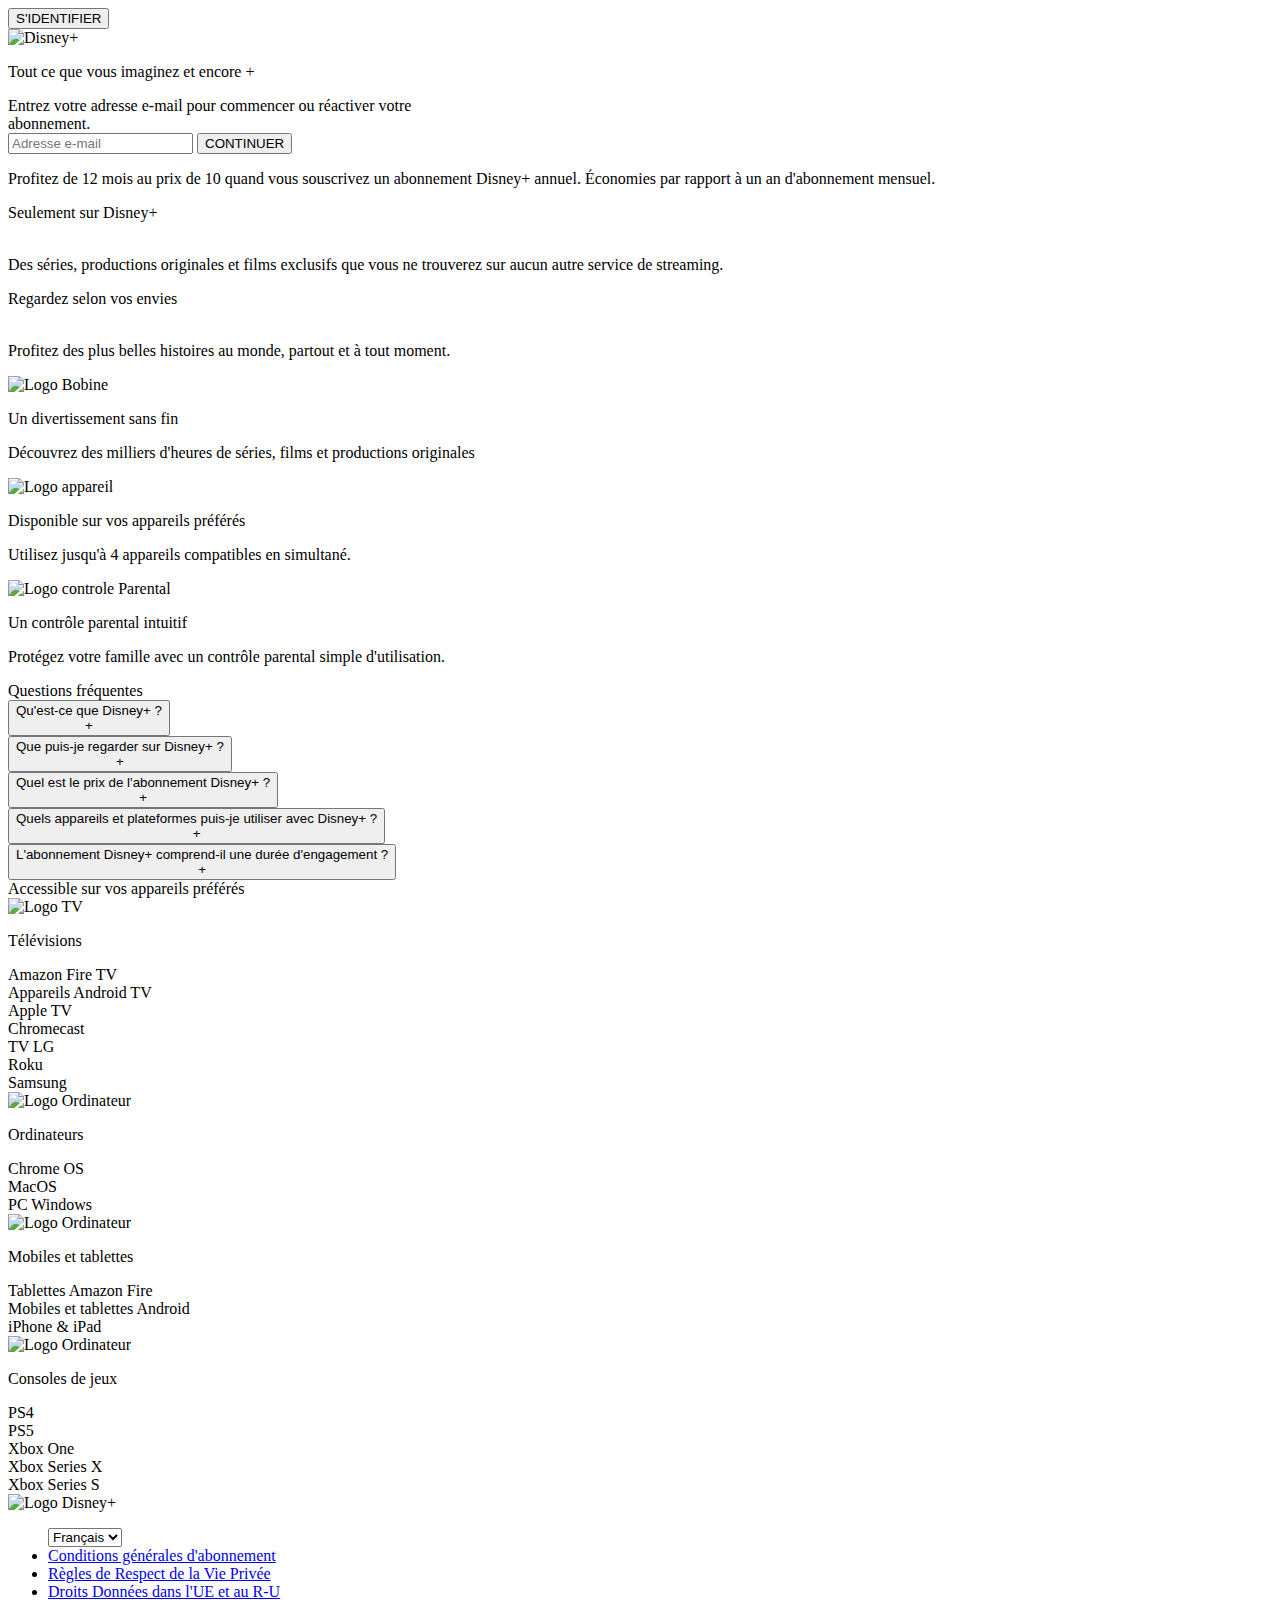
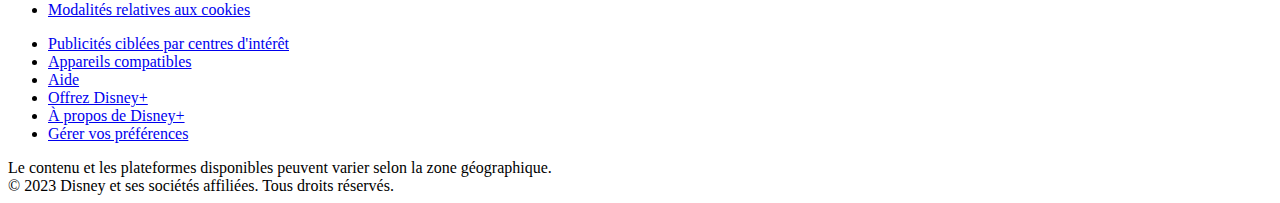
==== index.html @ cf748dd5 "Add files via upload" ====
<!DOCTYPE html>
<html lang="fr">
    <head>
        <meta http-equiv="X-UA-Compatible" content="IE-edge">
        <meta name="viewport" content="width=device-width, initial-scale=1.0">
        <link rel="stylesheet" href="./css/css-ordi.css">
		<link rel="stylesheet" href="./css/css-tablette.css">
		<link rel="stylesheet" href="./css/css.smartphone.css">
        <title>Disney+ | Films, séries, productions originales en streaming</title>
        <link rel="shortcut icon" href="https://static-assets.bamgrid.com/product/disneyplus/favicons/safari-pinned-tab.f78e1debd6a0496471c542612d2e4bc5.svg" />
    </head>

    <body>

        <header class="menu-nav"> <!-- En-tête de la navigation -->
            <nav class="pre-fixed">
                <button type="submit" id="login-button">S'IDENTIFIER</button> <!-- Bouton pour s'identifier -->
            </nav>
            <div class="acueille">
                <div> 
                    <img src="https://cnbl-cdn.bamgrid.com/assets/7ecc8bcb60ad77193058d63e321bd21cbac2fc67281dbd9927676ea4a4c83594/original" alt="Disney+" class="img-logo-disney"> <!-- Logo de Disney+ -->
                </div>
                <div class="contenaire1">
                    <p class="titre1">Tout ce que vous imaginez et encore +</p> <!-- Titre principal -->
                    <form class="e-mail" action="https://www.google.fr" method="get" target="_blank"> <!-- Formulaire pour entrer l'adresse e-mail -->
                        <div> 
                            <label class="description" for="id_email">Entrez votre adresse e-mail pour commencer ou réactiver votre <br> abonnement. <br> </label> <!-- Description pour entrer l'adresse e-mail -->
                            <div id="recherche-id"> 
                                <input type="email" id="email" placeholder="Adresse e-mail" size="20" required> <!-- Champ pour entrer l'adresse e-mail -->
                                <button type="submit" id="continue-button">CONTINUER</button> <!-- Bouton pour continuer -->
                            </div>
                            <p class="description">Profitez de 12 mois au prix de 10 quand vous souscrivez un abonnement Disney+ annuel. Économies par rapport à un an d'abonnement mensuel.</p> <!-- Description des économies -->
                        </div>
                    </form>
                </div>
                <div class="arrow-space">
                    <a href="#arrow">
                        <div class="fleche-bas"></div> <!-- Flèche bas pour faire défiler vers le bas -->
                    </a>
                </div>
            </div>
        </header>
        
        <main>
            <section class="exclu-disneyPlus" id="arrow"> <!-- Section exclusive de Disney+ -->
                <div class="margin" id="exclu">
                    <div>
                        <span class="titre1">Seulement sur Disney+</span> <!-- Titre exclusif -->
                        <br><br>
                        <p class="description">Des séries, productions originales et films exclusifs que vous ne trouverez sur aucun autre service de streaming.</p> <!-- Description des contenus exclusifs -->
                    </div>
                </div>
            </section>
            <section class="watch"> <!-- Section de visionnage -->
                <div class="watch-texte">
                    <span class="titre1">Regardez selon vos envies</span> <!-- Titre de la section de visionnage -->
                    <br><br>
                    <p class="description">Profitez des plus belles histoires au monde, partout et à tout moment.</p> <!-- Description du visionnage des histoires -->
                </div>
                <div class="watch-bg"></div>
            </section>


            <section class="contenu-site"> <!-- Section du contenu du site -->
                <div class="liste-contenu">
                    <div class="contenu-objet">
                        <img src="https://cnbl-cdn.bamgrid.com/assets/f496c4734732c167a1643eaa214dbdd3a9124a04a66c4f78f83435fd80a13534/original" alt="Logo Bobine"> <!-- Logo de la bobine -->
                        <p class="contenu-titre">Un divertissement sans fin</p> <!-- Titre du contenu -->
                        <p class="contenu-texte">Découvrez des milliers d'heures de séries, films et productions originales</p> <!-- Description du contenu -->
                    </div>

                    <div class="contenu-objet">
                        <img src="https://cnbl-cdn.bamgrid.com/assets/bb4f144134120dc90d8a6023a34450e93d4877ea380bd5e8243f49affa022186/original" alt="Logo appareil"> <!-- Logo de l'appareil -->
                        <p class="contenu-titre">Disponible sur vos appareils préférés</p> <!-- Titre du contenu -->
                        <p class="contenu-texte">Utilisez jusqu'à 4 appareils compatibles en simultané.</p> <!-- Description du contenu -->
                    </div>
            
                    <div class="contenu-objet">
                        <img src="https://cnbl-cdn.bamgrid.com/assets/6876a3855aaa6da0c58b19d95989cec2342f3fe6e079a583456d19539d74bbfb/original" alt="Logo controle Parental"> <!-- Logo de contrôle parental -->
                        <p class="contenu-titre">Un contrôle parental intuitif</p> <!-- Titre du contenu -->
                        <p class="contenu-texte">Protégez votre famille avec un contrôle parental simple d'utilisation.</p> <!-- Description du contenu -->
                    </div>
                </div>
            </section>

 
            <section class="faq">
                <div>
                  <span class="titre-faq">Questions fréquentes</span>
                  <div class="contenaire">
                    <!-- Bouton pour la question "Qu'est-ce que Disney+ ?" -->
                    <button class="contenu" id="bouton">
                      <span class="titre">Qu'est-ce que Disney+ ?</span>
                      <div class="icone">
                        <span class="bar-plus" id="bar-plus">+</span>
                        <span class="bar-moins" style="display:none;" id="bar-moins">-</span>
                      </div>
                    </button>
                    <!-- Contenu de la réponse à la question "Qu'est-ce que Disney+ ?" -->
                    <div class="texte" id="texte" style="display: none;">
                      <ul>
                        <li>
                          <p>
                            Disney+ est la destination des univers Disney, Pixar, Marvel, Star Wars, National Geographic, Star et encore +.
                            <br>
                            <br>
                            Un abonnement à Disney+, c'est tout ce que vous imaginez et encore + :
                          </p>
                        </li>
                        <li>Retrouvez toutes les productions originales ainsi que les films, séries et courts-métrages issus des mondes Disney, Pixar, Marvel, Star Wars, National Geographic, Star* et encore +.</li>
                        <li>Téléchargez autant de films et séries que vous souhaitez sur jusqu'à 10 appareils.</li>
                        <li>Accédez à des films et séries en 4K UHD avec Dolby Vision et Dolby Atmos sur les appareils compatibles sans frais supplémentaires.</li>
                        <li>Utilisez le contrôle parental pour sécuriser l'accès aux contenus Disney+ ainsi que le profil Enfants pour les plus jeunes.</li>
                        <li>Regardez vos contenus préférés sur 4 appareils en simultané.</li>
                        <li>Découvrez GroupWatch, qui vous permettra de regarder à distance n'importe quel film ou série avec votre famille et vos proches via l'application Disney+.</li>
                      </ul>
                    </div>
                  </div>
                  <div class="contenaire">
                    <!-- Bouton pour la question "Que puis-je regarder sur Disney+ ?" -->
                    <button class="contenu" id="bouton2">
                      <span class="titre">Que puis-je regarder sur Disney+ ?</span>
                      <div class="icone">
                        <span class="bar-plus" id="bar-plus">+</span>
                        <span class="bar-moins" style="display:none;" id="bar-moins">-</span>
                      </div>
                    </button>
                    <!-- Contenu de la réponse à la question "Que puis-je regarder sur Disney+ ?" -->
                    <div class="texte" id="texte2" style="display: none;">
                            <ul>
                                <li>Disney+ est la destination des univers Disney, Pixar, Marvel, Star Wars, National Geographic, Star et encore +.</li>
                                <br>
                                <li>
                                    <p>Accédez aux plus beaux classiques et aux plus grandes sagas des studios Disney, de <i>Pinocchio</i> aux <i>Pirates des Caraïbes</i>.</p>
                                </li>
                                <li> <p>Découvrez des histoires émouvantes pour tous les âges, créées par les génies des studios Pixar, comme l'incontournable aventure italienne <i>Luca</i>  ou l'entrée dans l'adolescence de Mei Lee avec <i>Alerte rouge</i>.</p></li>
                                <li> <p>Vivez comme jamais l'histoire en constante évolution de l'Univers Cinématographique Marvel avec des séries exclusives des Studios Marvel comme <i>WandaVision, Falcon et le Soldat de l'Hiver, Loki</i>  ou bien encore <i>Moon Knight.</i> </p></li>
                                <li><p>Revivez l'épopée de la saga <i>Skywalker</i> ou regardez en streaming les dernières séries live-action Star Wars, comme <i>The Mandalorian</i> ou <i>Obi-Wan Kenobi</i>.</p></li>
							<li><p>Ouvrez les yeux sur la richesse de notre planète grâce aux intrépides explorateurs de National Geographic et à leurs documentaires passionnants.</p></li>
							<li><p>Avec Star, retrouvez enfin des séries dont tout le monde parle, comme <i>Dopesick, Les Kardashian, Desperate Housewives, Malcolm, Les Simpson </i> ou l'intégrale de la série <i>Futurama</i>, imaginée par les mêmes créateurs.</p></li>
                            </ul>
                        </div>
                    </div>
                    <div class="contenaire">
                        <!-- Bouton pour afficher/masquer le contenu -->
						<button class="contenu" id="bouton3">
                            <span class="titre">Quel est le prix de l'abonnement Disney+ ?</span>
                            <div class="icone">
								<span class=" bar-plus">+</span>
								<span class=" bar-moins"style="display:none;">-</span>
							</div>
                        </button>
                        <div class="texte" id="texte3" style="display: none;">  <!-- Contenu associé au bouton -->

                            <ul>
                                <li>Disney+ est disponible pour 8,99 € par mois. Vous pouvez aussi économiser plus de 15 %* en vous abonnant pour 12 mois au prix de 89,90 €.</li>
                                <br>
                                <li>Vous pouvez également offrir un an de Disney+ à un ami ou un membre de votre famille en cliquant <a href="#">ici</a>.</li>
                                <br>
                                <li>* Voir conditions d'abonnement. Comparatif entre 12 mois d'abonnement mensuel et l'abonnement annuel.</li>
                            </ul>
                        </div>
                    </div>
                    <div class="contenaire">
						<button class="contenu" id="bouton4">  <!-- Bouton pour afficher/masquer le contenu -->
                            <span class="titre">Quels appareils et plateformes puis-je utiliser avec Disney+ ?</span>
							<div class="icone">
								<span class=" bar-plus">+</span>
								<span class=" bar-moins"style="display:none;">-</span>
							</div>
						</button>
                        <div class="texte" id="texte4" style="display: none;">  <!-- Contenu associé au bouton -->

                            <ul>
                                <li>Disney+ est accessible sur mobiles, navigateurs Web, consoles de jeux, décodeurs TV et TV connectées. Cliquez <a href="#">ici</a> pour retrouver la liste complète des appareils compatibles.</li>
                            </ul>
                        </div>
                    </div>
					<div class="contenaire">
						<button class="contenu" id="bouton5"><!-- Bouton pour afficher/masquer le contenu -->
                            <span class="titre">L'abonnement Disney+ comprend-il une durée d'engagement ?</span>
							<div class="icone">
								<span class=" bar-plus">+</span>
								<span class=" bar-moins"style="display:none;">-</span>
							</div>
						</button>
                        <div class="texte" id="texte5" style="display: none;">  <!-- Contenu associé au bouton -->

                            <ol>
								<li>     1. Identifiez-vous sur www.DisneyPlus.com</li>
                                <li>     2. Sélectionnez votre profil</li>
                                <li>     3. Sélectionnez Compte</li>
                                <li>     4. Sélectionnez votre abonnement</li>
                                <li>     5. Sélectionnez Résilier l'abonnement</li>
                                <li>     6. Sélectionnez Continuer pour résilier</li>
                                <br>
                                <li>Pour plus d'informations, cliquez <a href="#">ici</a>.</li>
                            </ol>
                        </div>
                    </div>




                </div>
            </section>
            <section class="appareil-compatible"> 

                <span class="titre-faq">Accessible sur vos appareils préférés</span>

                <div class="appareil-compatible-contenu">

                    <div class="appareils"> <!-- Télévisions -->
                        <img src="https://cnbl-cdn.bamgrid.com/assets/00fb59319fa715222100d8a84d11bc7e23a42970b4f413c9e85166d0cfba9346/original" alt="Logo TV">
                        <p class="contenu-titre">Télévisions</p>

                        <span class="contenu-texte">Amazon Fire TV</span>
                        <br>
                        <span class="contenu-texte">Appareils Android TV</span>
                        <br>
                        <span class="contenu-texte">Apple TV</span>
                        <br>
                        <span class="contenu-texte">Chromecast</span>
                        <br>
                        <span class="contenu-texte">TV LG</span>
                        <br>
                        <span class="contenu-texte">Roku</span>
                        <br>
                        <span class="contenu-texte">Samsung</span>
                    </div>

                    <div class="appareils"> <!-- Ordinateurs -->
                        <img src="https://cnbl-cdn.bamgrid.com/assets/00fb59319fa715222100d8a84d11bc7e23a42970b4f413c9e85166d0cfba9346/original" alt="Logo Ordinateur">
                        <p class="contenu-titre">Ordinateurs</p>

                        <span class="contenu-texte">Chrome OS</span>
                        <br>
                        <span class="contenu-texte">MacOS</span>
                        <br>
                        <span class="contenu-texte">PC Windows</span>
                    </div>

                    <div class="appareils"> <!-- Mobiles et tablettes -->
                        <img src="https://cnbl-cdn.bamgrid.com/assets/66475056e769443ef9a491a48dfa44059c8964890ae9ef7c4f69f322693c59d8/original" alt="Logo Ordinateur">
                        <p class="contenu-titre">Mobiles et tablettes</p>

                        <span class="contenu-texte">Tablettes Amazon Fire</span>
                        <br>
                        <span class="contenu-texte">Mobiles et tablettes Android</span>
                        <br>
                        <span class="contenu-texte">iPhone & iPad</span>
                    </div>

                    <div class="appareils"> <!-- Consoles de jeux -->
                        <img src="https://cnbl-cdn.bamgrid.com/assets/51b639d2ebe97ee175975c29d42a90b0e043713856db8e5d6d9fb87b2b3a48c0/original" alt="Logo Ordinateur">
                        <p class="contenu-titre">Consoles de jeux</p>

                        <span class="contenu-texte">PS4</span>
                        <br>
                        <span class="contenu-texte">PS5</span>
                        <br>
                        <span class="contenu-texte">Xbox One</span>
                        <br>
                        <span class="contenu-texte">Xbox Series X</span>
                        <br>
                        <span class="contenu-texte">Xbox Series S</span>
                    </div>
                </div>
            </section> 
		
		</main>
        <footer>

            <!-- Logo Disney+ -->
            <img src="https://cnbl-cdn.bamgrid.com/assets/7ecc8bcb60ad77193058d63e321bd21cbac2fc67281dbd9927676ea4a4c83594/original" alt="Logo Disney+">
        
            <div>
                <ul>    
                    <!-- Sélection de la langue -->
                    <select name="language" id="language">
                        <option value="french">Français</option>
                        <option value="./index-en.html">English</option> 
                    </select>
        
                    <!-- Liens des conditions générales d'abonnement -->
                    <li class="liste-footer"><a href="#">Conditions générales d'abonnement</a></li>
        
                    <!-- Liens des règles de respect de la vie privée -->
                    <li class="liste-footer"><a href="#">Règles de Respect de la Vie Privée</a></li>
        
                    <!-- Liens des droits de données dans l'UE et au R-U -->
                    <li class="liste-footer"><a href="#">Droits Données dans l'UE et au R-U</a></li>
        
                    <!-- Liens des modalités relatives aux cookies -->
                    <li class="liste-footer"><a href="#">Modalités relatives aux cookies</a></li>
                </ul>
            </div>
        
            <div>
                <ul>
                    <!-- Liens des publicités ciblées par centres d'intérêt -->
                    <li class="liste-footer"><a href="#">Publicités ciblées par centres d'intérêt</a></li>
        
                    <!-- Liens des appareils compatibles -->
                    <li class="liste-footer"><a href="#">Appareils compatibles</a></li>
        
                    <!-- Liens d'aide -->
                    <li class="liste-footer"><a href="#">Aide</a></li>
        
                    <!-- Lien pour offrir Disney+ -->
                    <li class="footer-text"><a href="#">Offrez Disney+</a></li>
        
                    <!-- Liens À propos de Disney+ -->
                    <li class="liste-footer"><a href="#">À propos de Disney+</a></li>
        
                    <!-- Liens pour gérer les préférences -->
                    <li class="liste-footer"><a href="#">Gérer vos préférences</a></li>
                </ul>
            </div>
        
            <!-- Mention sur la variation du contenu et des plateformes selon la zone géographique -->
            <span class="liste-footer">Le contenu et les plateformes disponibles peuvent varier selon la zone géographique.</span>
            <br>
        
            <!-- Mention des droits d'auteur -->
            <span class="liste-footer">© 2023 Disney et ses sociétés affiliées. Tous droits réservés.</span>
        
        </footer>
        
		<script src="./js/script.js"></script>
    </body>

</html>
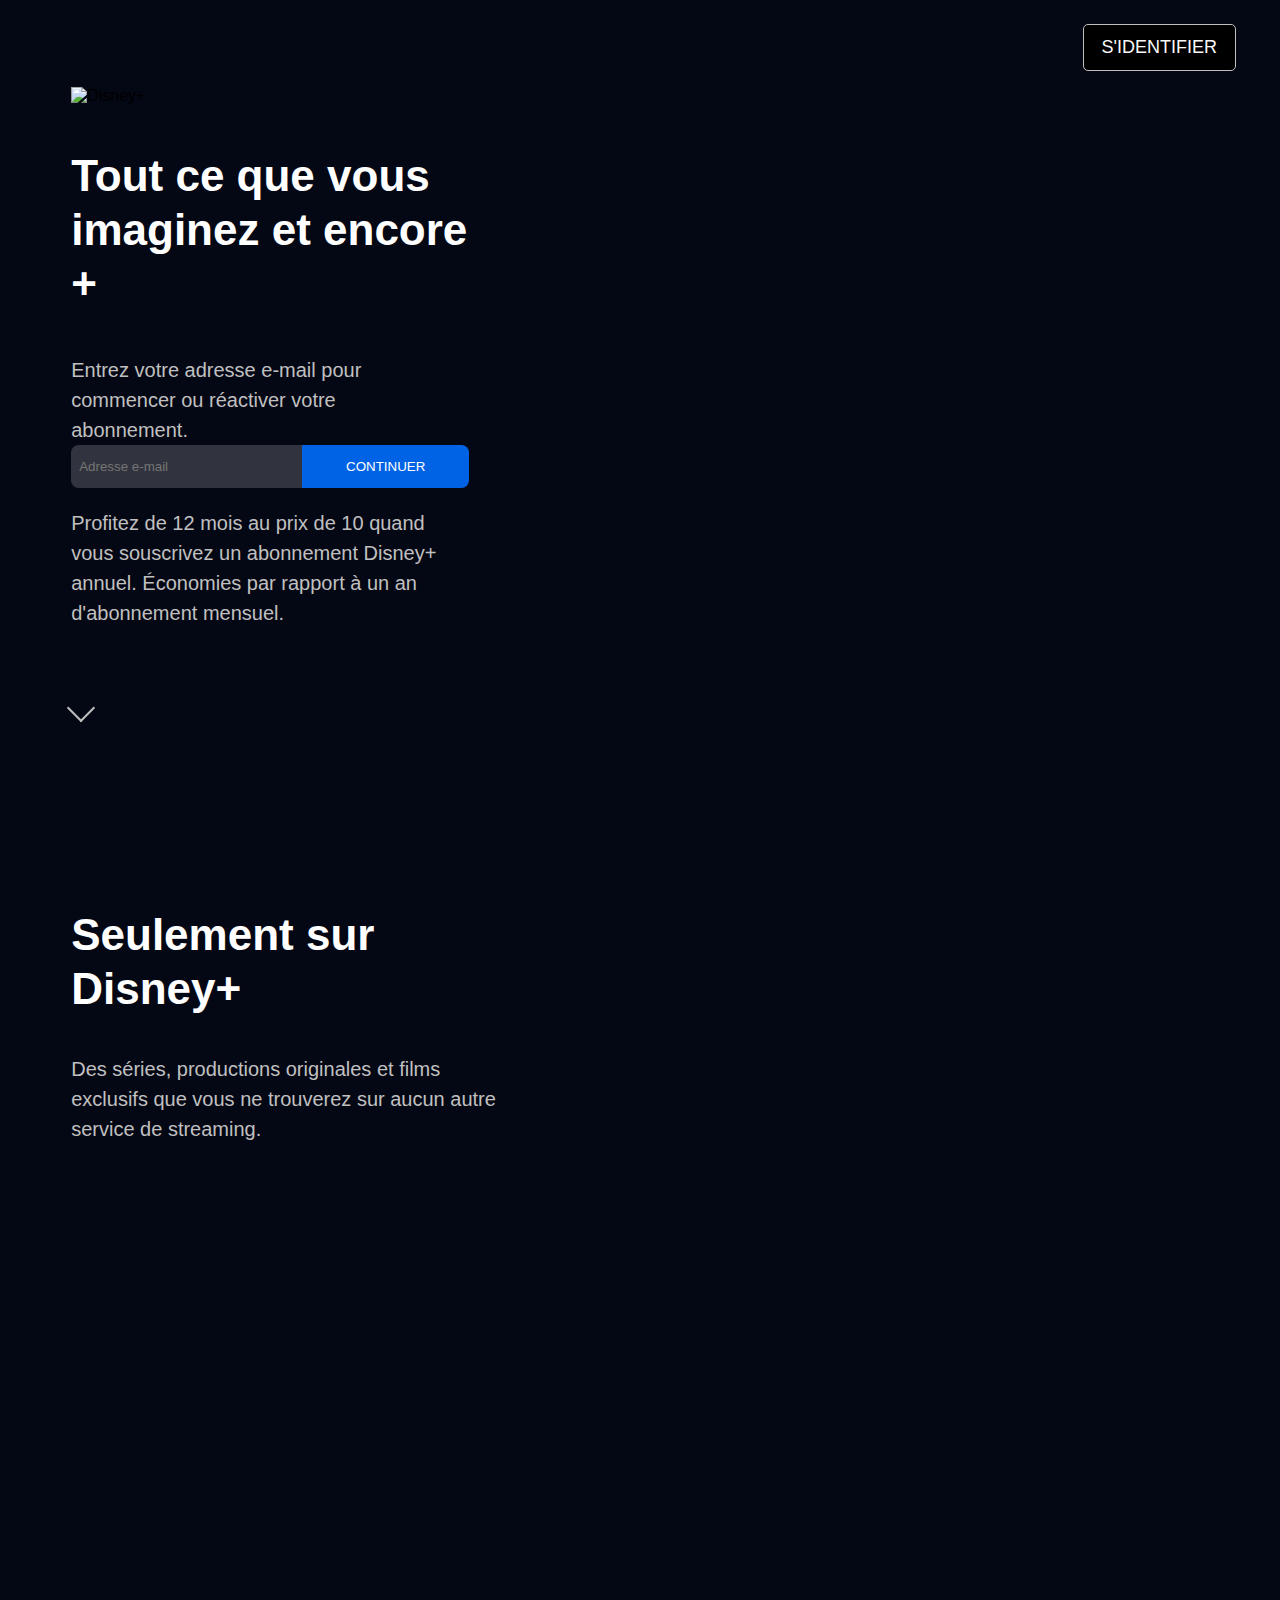
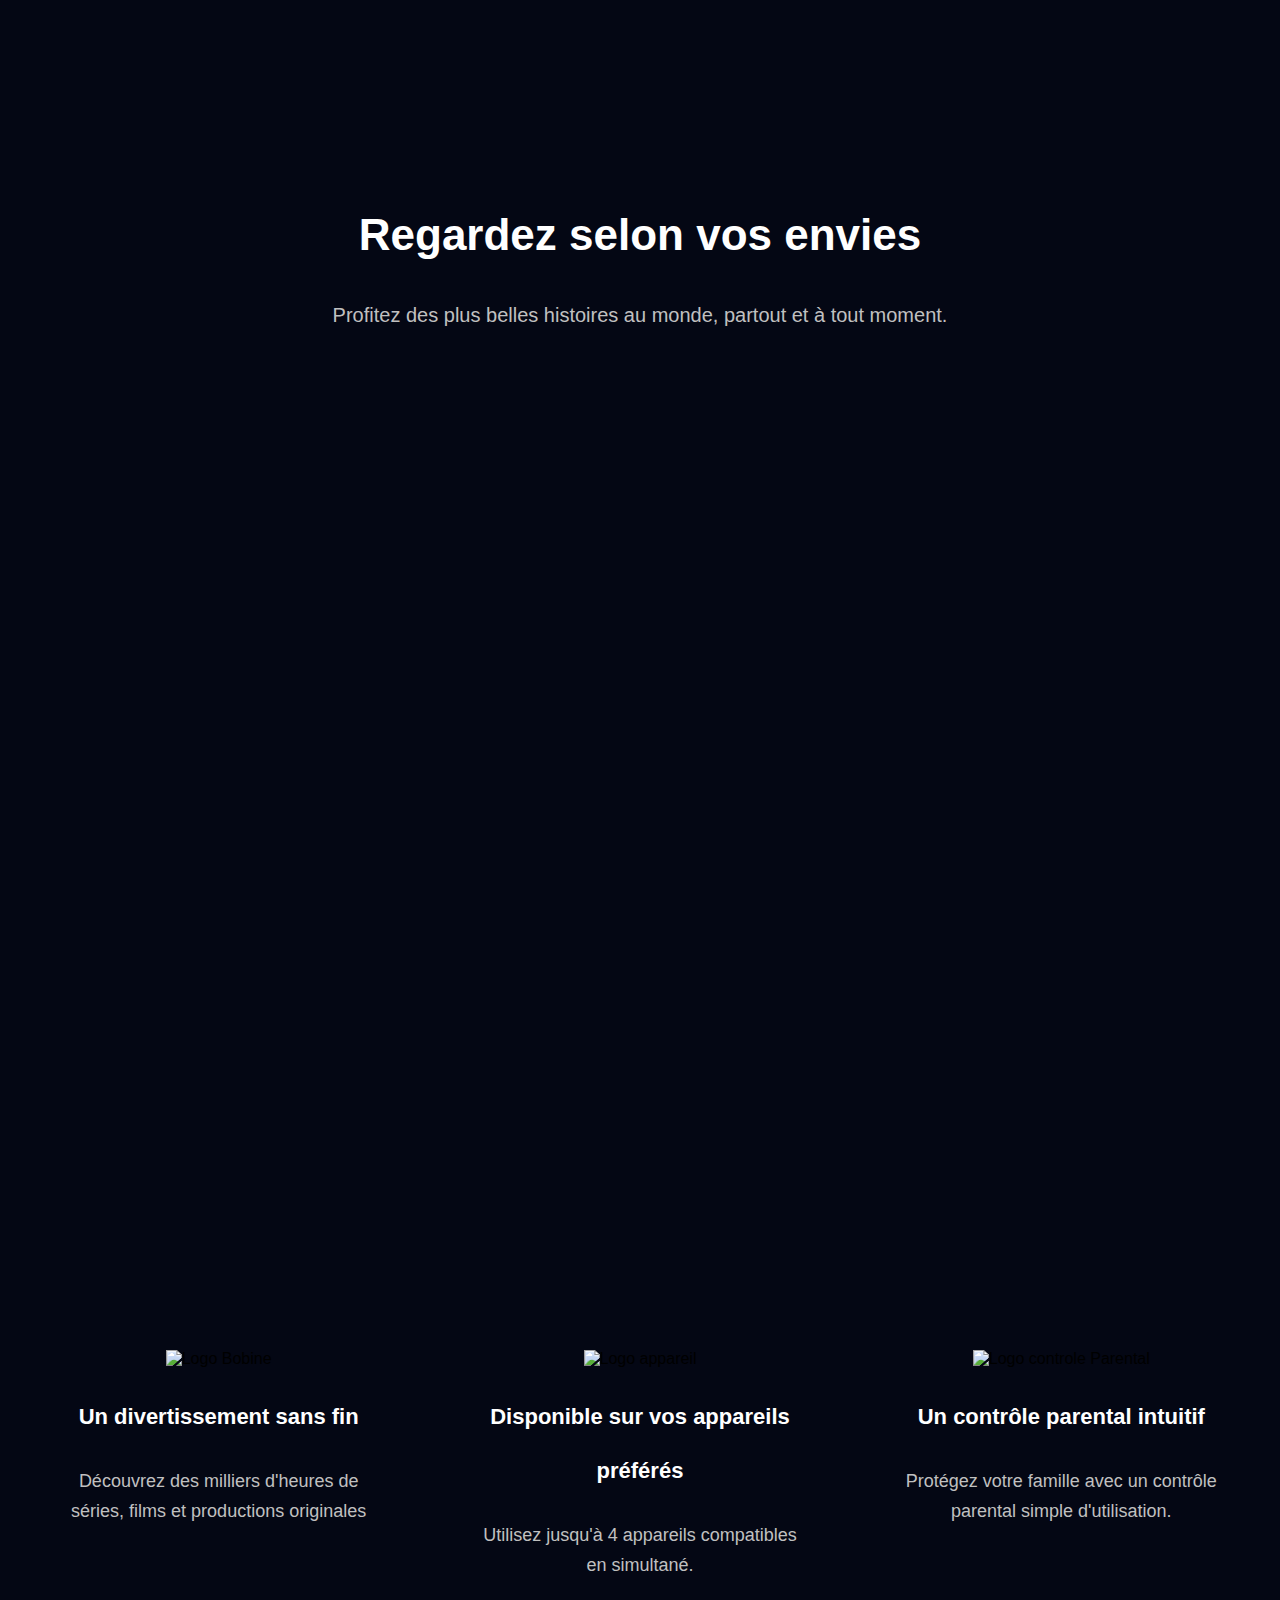
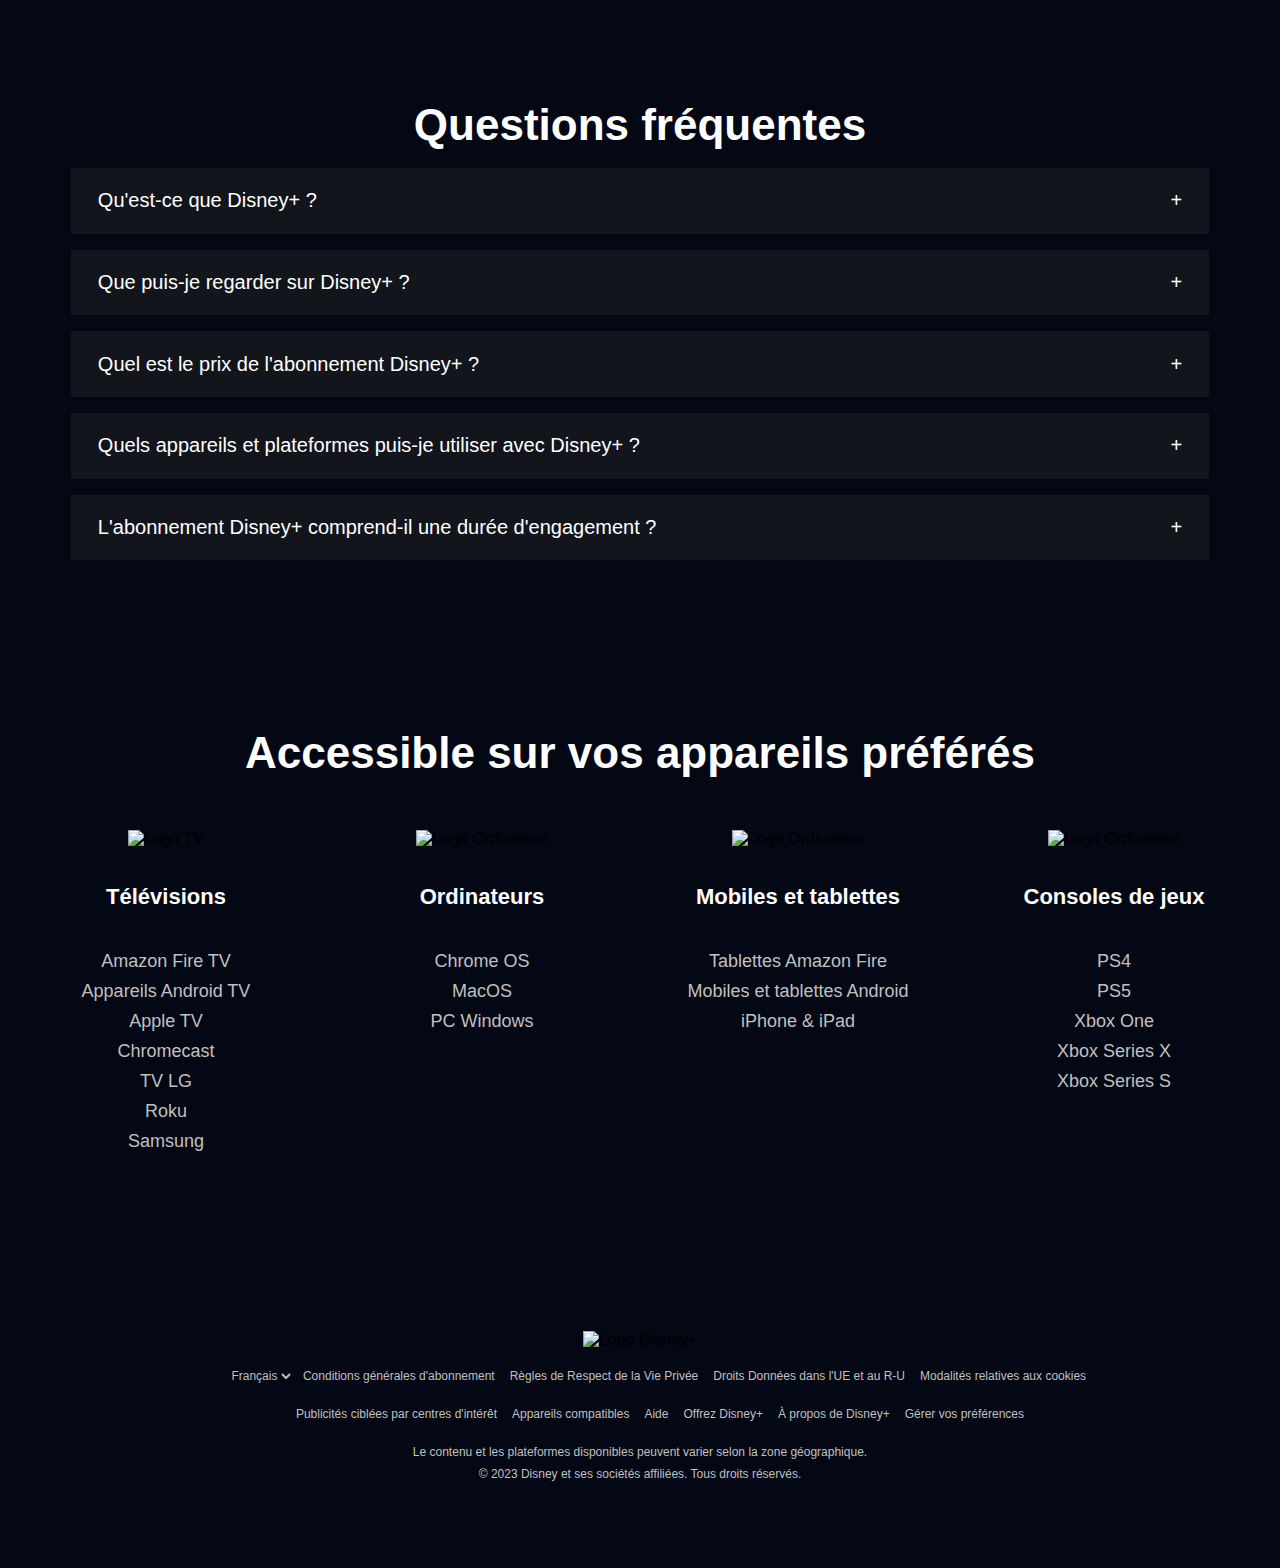
==== commit 3ee786f5: "Update index.html" ====
--- a/index.html
+++ b/index.html
@@ -4,9 +4,9 @@
     <head>
         <meta http-equiv="X-UA-Compatible" content="IE-edge">
         <meta name="viewport" content="width=device-width, initial-scale=1.0">
-        <link rel="stylesheet" href="./css/css-ordi.css">
-		<link rel="stylesheet" href="./css/css-tablette.css">
-		<link rel="stylesheet" href="./css/css.smartphone.css">
+        <link rel="stylesheet" href="./css-ordi.css">
+		<link rel="stylesheet" href="./css-tablette.css">
+		<link rel="stylesheet" href="./css.smartphone.css">
         <title>Disney+ | Films, séries, productions originales en streaming</title>
         <link rel="shortcut icon" href="https://static-assets.bamgrid.com/product/disneyplus/favicons/safari-pinned-tab.f78e1debd6a0496471c542612d2e4bc5.svg" />
     </head>
@@ -328,7 +328,7 @@
         
         </footer>
         
-		<script src="./js/script.js"></script>
+		<script src="./script.js"></script>
     </body>
 
-</html>+</html>
--- a/css-ordi.css
+++ b/css-ordi.css
@@ -0,0 +1,398 @@
+body {
+    font-family: Avenir, sans-serif;
+    background-color: #040714;
+}
+
+
+
+
+.menu-nav {
+    height: 100vh;
+    background-image: url('https://cnbl-cdn.bamgrid.com/assets/19b27e236d4dea660d96b0f6f96d2ef6b2f4bf7225b00748d99d60cfdc3a137d/original');
+    background-repeat: no-repeat;
+    background-size: cover;
+}
+
+
+
+.pre-fixed {
+    display: flex;
+    justify-content: flex-end;
+    padding: 16px 36px 0 0;
+}
+
+#login-button {
+    position: fixed;
+    color: #F9F9F9;
+    background-color: black;
+    border: 1px solid silver;
+    border-radius: 5px;
+    padding: 12px 18px 12px 18px;
+    font-size: 18px;
+    text-decoration: none;
+
+}
+
+#login-button:hover {
+    color: black;
+    background-color: #F9F9F9;
+    border: 1px solid silver;
+    cursor: pointer;
+}
+
+.contenaire1{
+    width: 35%;
+    text-align: left;
+}
+
+.acueille{
+    margin: 5%;
+}
+.img-logo-disney {
+    width: 180px;
+    height: 97.95px;
+}
+
+.margin{
+    width: 35%;
+    text-align: left;
+    margin-left: 5%;
+}
+.titre1 {
+    color: white;
+    font-weight: bold;
+    font-size: 44px;
+    line-height: 54px;
+    letter-spacing: normal;
+}
+
+.description {
+    color: #C0C0C0;
+    font-size: 20px;
+    line-height: 30px;
+}
+
+#recherche-id {
+    display: flex;
+    width: 100%;
+}
+
+#email {
+    color: #7E8084;
+    background-color: #31343E;
+    border: 0 solid #31343E;
+    border-radius: 7.5px 0 0 7.5px;
+    padding: 14px 0 14px 8px;
+    width: 100%;
+}
+
+#continue-button {
+    color: white;
+    background-color: #0063E5;
+    padding: 14px 44px 14px 44px;
+    border: 0 solid #0063E5;
+    border-radius: 0 7.5px 7.5px 0;
+}
+
+#continue-button:hover {
+    cursor: pointer;
+}
+
+main {
+    margin: 0;
+    padding: 0;
+}
+
+
+.arrow-space {
+    padding-top: 50px;
+}
+
+.fleche-bas{
+    width: 20px;
+    height: 20px;
+
+
+    border-style: solid;
+    border-color: silver;
+    border-width: 0px 2px 2px 0px;
+
+    box-sizing: border-box;
+
+    transform: rotate(45deg);
+    transition: border-width 150ms ease-in-out;
+
+    animation: bounce 2s ease infinite;
+}
+
+
+@keyframes bounce {
+    0%, 20%, 50%, 80%, 100% {
+        /* transform: translateY(0); */
+        margin-top: 0px;
+    }
+    40% {
+        /* transform: translateY(-30px); */
+        margin-top: 20px;
+    }
+    60% {
+        /* transform: translateY(-15px); */
+        margin-top: 10px;
+    }
+}
+
+.fleche-bas:hover {
+    border-color: white;
+    cursor: pointer;
+}
+
+
+
+
+.exclu-disneyPlus {
+    height: 100vh;
+    background-image: url('https://cnbl-cdn.bamgrid.com/assets/f9e71a20abb4b2a8ec3c221ba604e58aeee68385b55ee30f561c01988c4e049e/original');
+    background-repeat: no-repeat;
+    background-size: cover;
+}
+
+
+
+
+#zone-01-space {
+    position: absolute;
+    padding-top: 15%;
+}
+
+
+
+.watch-texte {
+    background-color: #040714;
+    text-align: center;
+}
+
+
+.watch-bg {
+    height: 100vh;
+    background-image: url('https://cnbl-cdn.bamgrid.com/assets/885689243c77916a55474ca8a0a9e7b7ff32d0107cef24da807f55bd8968689d/original');
+    background-repeat: no-repeat;
+    background-size: cover;
+}
+
+
+
+.contenu-site{
+    background-color: #040714;
+    padding: 100px 0 100px 0;
+    display: block;
+}
+
+.liste-contenu {
+    display: flex;
+    justify-content: space-around;
+}
+
+.contenu-objet {
+    text-align: center;
+    justify-content: space-around;
+    width: 25%;
+}
+
+.contenu-objet img {
+    width: 70%;
+}
+
+.contenu-titre {
+    color: white;
+    font-weight: bold;
+    font-size: 22px;
+    line-height: 54px;
+    letter-spacing: normal;
+}
+
+.contenu-texte {
+    color: #C0C0C0;
+
+    font-size: 18px;
+    line-height: 30px;
+}
+
+
+.zone-04 {
+    background: #040714;
+    text-align: center;
+}
+
+.titre-faq {
+    display: flex;
+    justify-content: center;
+    color: white;
+    font-weight: bold;
+    font-size: 44px;
+    line-height: 54px;
+    letter-spacing: normal;
+}
+
+.contenaire {
+	max-width: 90%;
+	margin: 0 auto;
+	width: 100%;
+	margin-top: 1rem;
+	margin-bottom: 3rem;
+	font-size: 20px ;
+	margin-bottom: 10px;
+	background-color: rgb(19, 21, 29);
+
+}
+
+.contenu {
+	border-style:none;
+	display: flex;
+	justify-content: space-between;
+	align-items: center;
+	background-color: var(--seconday-bg-color);
+	padding: 1.6em 2em;
+	margin-bottom: 1rem;
+	cursor: pointer;
+	width: 100%;
+	text-align: left; 
+}
+
+.titre , .icone{
+	color: white;
+	font-size: 20px;
+}
+
+.texte {
+    padding: 20px;
+    display: block;
+    width: 80%;
+    border: none;
+    outline: none;
+    font-size: 20px;
+    display: flex;
+    justify-content: space-between;
+    align-items: center;
+    background: #13151D;
+    color: #f1f1f1;
+    cursor: pointer;
+    border-radius: 5px;
+}
+
+.texte{
+    padding: 0 22px;
+    text-align: start;
+}
+
+
+.texte li {
+    list-style-type: none;
+    color: silver;
+    font-weight: 500;
+    font-size: 18px;
+}
+
+.texte li:last-child{
+    padding-bottom: 25px;
+}
+
+
+.faq a {
+    text-decoration: underline;
+    color: white;
+    font-weight: bold;
+}
+
+.appareil-compatible {
+    background: #040714;
+    text-align: center;
+
+    padding: 150px 0 150px 0;
+}
+
+.appareil-compatible-contenu {
+    display: flex;
+    justify-content: space-around;
+}
+
+.appareils {
+    text-align: center;
+    justify-content: space-around;
+    width: 20%;
+}
+
+.appareils img {
+    padding-top: 50px;
+    width: 70%;
+}
+
+
+
+footer {
+    background: #040714;
+    text-align: center;
+    padding: 25px 0 75px 0;
+}
+
+footer ul {
+
+    display: flex;
+    flex-wrap: wrap;
+    justify-content: center;
+    list-style-type: none;
+}
+
+footer li a {
+    text-decoration: none;
+    color: #C0C0C0;
+    font-size: 12px;
+    line-height: 22px;
+
+    padding-right: 7.5px;
+    padding-left: 7.5px;
+}
+
+footer li a:hover {
+    color: #f1f1f1;
+}
+
+footer img {
+    width: 80px;
+    height: 43.53px;
+}
+
+.liste-footer {
+    color: #C0C0C0;
+    font-size: 12px;
+    line-height: 22px;
+}
+
+#language {
+    color: #C0C0C0;
+    font-size: 12px;
+    line-height: 22px;
+    background-color: #040714;
+    border-color: #040714;
+}
+
+
+
+
+
+
+
+
+
+
+
+
+
+
+
+
+
+
+
+
+
+
--- a/css-tablette.css
+++ b/css-tablette.css
@@ -0,0 +1,123 @@
+
+@media only screen and (min-width: 1025px) {
+
+   
+}
+
+@media only screen and (max-width: 1025px) {
+
+
+    .menu-nav {
+        height: 65vh;
+        background-image: url('https://cnbl-cdn.bamgrid.com/assets/4510932754217003a4c6eee25263d4899fa59759ee80b282f61a5d2e65f5fb7c/original');
+        background-repeat: no-repeat;
+        background-size: contain;
+    }
+
+    .exclu-disney {
+        /* position: relative;
+        margin: 0 auto 0 auto;
+        width: 100%;
+        height: 100vh; */
+        background-image: url('https://cnbl-cdn.bamgrid.com/assets/f9e71a20abb4b2a8ec3c221ba604e58aeee68385b55ee30f561c01988c4e049e/original');
+        background-size: contain;
+        background-repeat: no-repeat;
+        display: flex;
+        flex-direction: column;
+        justify-content: flex-start;
+        height: 100vh;
+        width: 100%;
+        font-size: 2.5vw;
+        color: white;
+        font-family: Arial, Helvetica, sans-serif ;
+      
+    }
+
+
+    .margin{
+        
+        margin-left: 5%;
+       
+    }
+    .watch-bg {
+
+
+        height: 30vh;
+        background-image: url('https://cnbl-cdn.bamgrid.com/assets/885689243c77916a55474ca8a0a9e7b7ff32d0107cef24da807f55bd8968689d/original');
+        background-repeat: no-repeat;
+        background-size: contain;
+    }
+
+    .acueille {
+        margin-left: 5%;
+    }
+
+    
+    .contenaire1 {
+        width: 100%;
+        text-align: center;
+    }
+
+    .img-logo-disney {
+        display: block;
+        margin: 150px auto 0 auto;
+        width: 130px;
+        height: 70.75px;
+    }
+
+    .titre1 {
+        padding: 0 10% 0 10%;
+    }
+    
+    .description{
+        padding: 0 10% 0 10%;
+    }
+
+
+
+
+
+    #recherche-id {
+        display: flex;
+        margin: auto;
+        width: 80%;
+    }
+
+    #email {
+        color: #7E8084;
+        background-color: #31343E;
+        border: 0 solid #31343E;
+        border-radius: 7.5px 0 0 7.5px;
+        padding: 14px 0 14px 8px;
+        width: 100%;
+    }
+
+    #continue-button {
+        color: white;
+        background-color: #0063E5;
+        padding: 14px 44px 14px 44px;
+        border: 0 solid #0063E5;
+        border-radius: 0 7.5px 7.5px 0;
+    }
+    
+
+    .title-faq {
+        font-size: 28px;
+        line-height: 54px;
+        letter-spacing: normal;
+    }
+
+
+    .arrow-space {
+        padding-top: 50px;
+    }
+
+    .fleche-bas {
+        width: 15px;
+        height: 15px;
+        margin: 0 auto 0 auto;
+    
+    }
+}
+
+
--- a/css.smartphone.css
+++ b/css.smartphone.css
@@ -0,0 +1,173 @@
+@media only screen and (max-device-width: 480px) {
+
+    
+
+    .menu-nav{
+        height: 90vh;
+        background-image: url('https://cnbl-cdn.bamgrid.com/assets/5ac8f20d599884834414c45dd82f97627eebb4b25dea95e753454360f534c5ee/original');
+        background-repeat: no-repeat;
+        background-size: contain;
+    }
+
+    .exclu-disney{
+        position: relative;
+        margin: 0 auto 0 auto;
+        width: 90%;
+        height: 35vh;
+        background-image: url('https://cnbl-cdn.bamgrid.com/assets/e67607d1a2169b84b368244de674ecb7fc4bb3de2b7216b91a2653ef138a6f8b/original');
+        background-repeat: no-repeat;
+        background-size: contain;
+        /* padding-bottom: 175px;
+        background-position-y: 70%; */
+    }
+
+    .watch-bg {
+        height: 30vh;
+        background-image: url('https://cnbl-cdn.bamgrid.com/assets/82424747ab20c2ec4069a1f82e20c9b9869b15de019de6f65738982bf5f98925/original');
+        background-repeat: no-repeat;
+        background-size: contain;
+    }
+
+    .menu-nav .acueille {
+        margin-top: 10%;
+    }
+
+    .acueille{
+        margin: 0%;
+    }
+
+    .contenaire1 {
+        width: 100%;
+        text-align: center;
+    }
+
+
+    .pre-fixed {
+        padding: 10px 26px 0 0;
+    }
+
+    #login-button {
+
+        padding: 10px 14px 10px 14px;
+    
+        font-size: 12px;
+
+    }
+
+    .img-logo-disney {
+        display: block;
+        margin: 150px auto 0 auto;
+        width: 130px;
+        height: 70.75px;
+    }
+
+    .titre1 {
+        font-size: 24px;
+        padding: 0 15px 0 15px;
+    }
+    
+    .description {
+        font-size: 16px;
+        padding: 0 15px 0 15px;
+    }
+
+
+    #recherche-id{
+        display: flex;
+        flex-direction: column;
+        align-items: center;
+        width: 100%;
+    }
+    
+    #email {
+        border-radius: 7.5px;
+        width: 90%;
+    }
+    
+    #continue-button {
+        margin-top: 10px;
+        border-radius: 7.5px;
+        width: 92%;
+    }
+
+
+    .arrow-space {
+        padding-top: 60px;
+    }
+
+    .fleche-bas {
+        width: 15px;
+        height: 15px;
+        margin: 0 auto 0 auto;
+    
+    }
+
+
+
+
+    #exclu {
+        position: relative;
+        padding-top: 0px;
+    }
+
+  
+
+    .contenu-site {
+        padding: 50px 0 50px 0;
+    }
+
+    .liste-contenu {
+        display: flex;
+        flex-direction: column;
+        align-items: center;
+    }
+
+    .contenu-objet {
+        width: 90%;
+        margin-bottom: 50px;
+    }
+    
+    .contenu-objet img {
+        width: 70%;
+    }
+
+    .zone-05 {
+        padding: 75px 25px 75px 25px;
+    }
+
+    .zone-05-bloc p {
+        font-size: 18px;
+    }
+
+    .zone-05-bloc span {
+        font-size: 16px;
+    }
+
+    .appareil-compatible-contenu {
+        display: flex;
+        justify-content: space-around;
+        flex-wrap: wrap;
+    }
+
+    .appareils  {
+        text-align: center;
+        justify-content: space-around;
+        width: 50%;
+    }
+
+    .appareil-compatible img {
+        padding-top: 50px;
+        width: 75%;
+    }
+
+
+
+
+    footer li {
+
+        padding-top: 5px;
+        padding-bottom: 5px;
+    }
+
+
+}